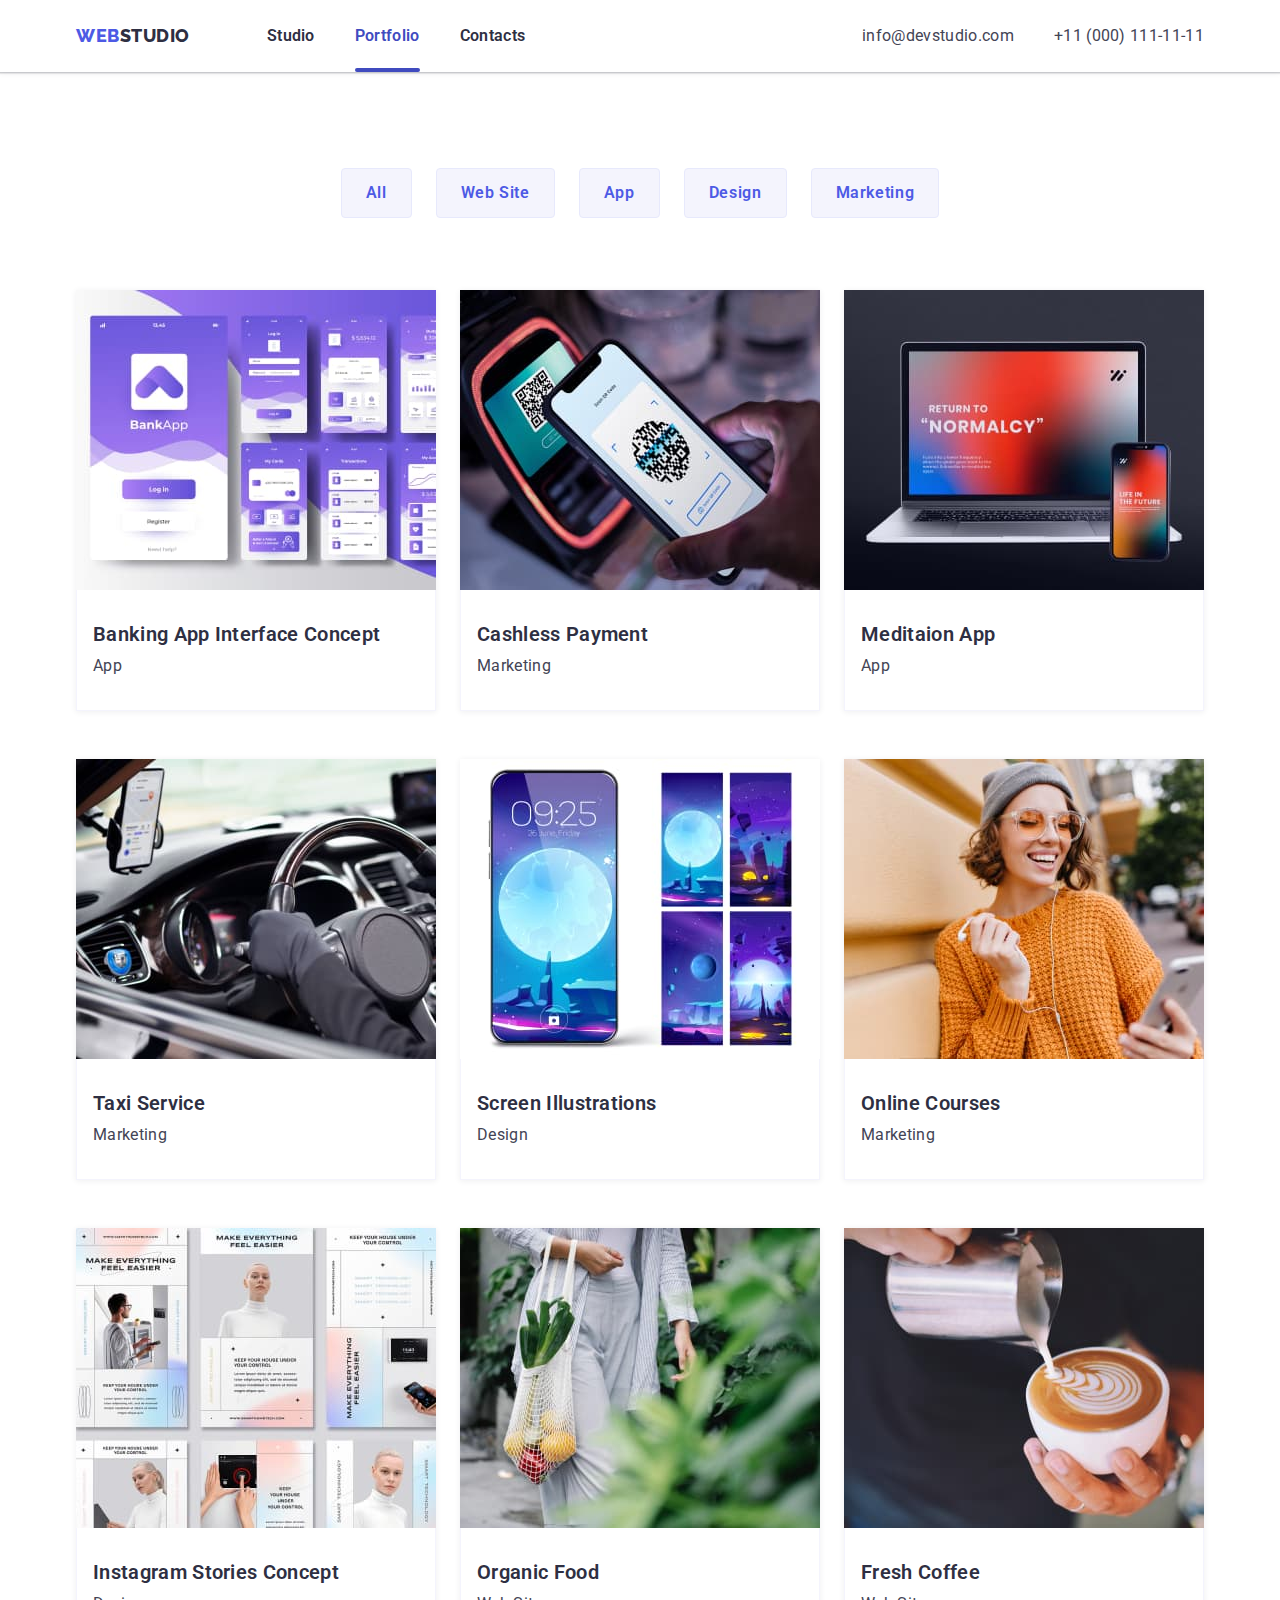
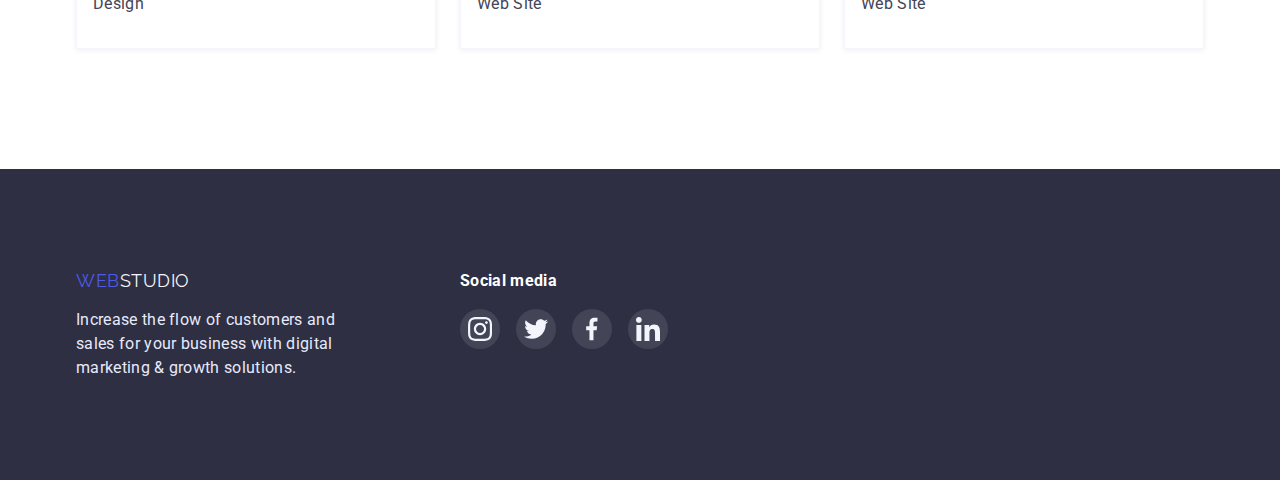
==== portfolio.html @ 748292f7 "0% work HW" ====
<!DOCTYPE html>
<html lang="en">
<head>
    <meta charset="UTF-8">
    <meta http-equiv="X-UA-Compatible" content="IE=edge">
    <meta name="viewport" content="width=device-width, initial-scale=1.0">
    <title>Document</title>
    <link rel="preconnect" href="https://fonts.googleapis.com">
    <link rel="preconnect" href="https://fonts.gstatic.com" crossorigin>
    <link href="https://fonts.googleapis.com/css2?family=Raleway:wght@800&family=Roboto:wght@400;700&display=swap" rel="stylesheet">
    <link rel="stylesheet" href="https://cdnjs.cloudflare.com/ajax/libs/modern-normalize/1.1.0/modern-normalize.min.css">
    <link rel="stylesheet" href="./css/styles.css">
</head>
<body>
    <header class="page-header">
        <div class="container flex">
            <nav class="heder-nav flex">
                <a href="./index.html" class="logo"><span class="logo-accent">Web</span>Studio</a>
                <ul class="page-nav list flex">
                    <li class="page-item"><a href="./index.html" class="page-link">Studio</a></li>
                    <li class="page-item"><a href="./portfolio.html" class="page-link line">Portfolio</a></li>
                    <li class="page-item"><a href="" class="page-link">Contacts</a></li>
                </ul>
            </nav>
            <ul class="contact list flex">
                <li class="contact-item"><a href="mailto:info@devstudio.com">info@devstudio.com</a></li>
                <li class="contact-item"><a href="tel:+11(000)111-11-11">+11 (000) 111-11-11</a></li>
            </ul>
        </div>
    </header>
    <main>
        <!-- Hidden title -->
        <section class="portfolio">
            <div class="container">
                <h1 class="hidden">portfolio</h1>
                <ul class="list flex filter">
                    <li class="filter-btn-item"><button type="button" class="filter-btn">All</button></li>
                    <li class="filter-btn-item"><button type="button" class="filter-btn">Web Site</button></li>
                    <li class="filter-btn-item"><button type="button" class="filter-btn">App</button></li>
                    <li class="filter-btn-item"><button type="button" class="filter-btn">Design</button></li>
                    <li class="filter-btn-item"><button type="button" class="filter-btn">Marketing</button></li>
                </ul>
                <ul class="list examples-list">
                    <li class="examples-item">
                        <a class="examples-link" href="">
                            <div class="overlay-box">
                                <img src="./images/img-7.jpg" alt="BankAdd" width="360" height="300">
                                <p class="overlay">14 Stylish and User-Friendly App Design Concepts · Task Manager App · Calorie Tracker App · Exotic
                                    Fruit Ecommerce App ·
                                    Cloud Storage App
                                </p>
                            </div>
                            <div class="examples-text-box">
                                <h2 class="section-title">Banking App Interface Concept</h2>
                                <p class="text">App</p>
                            </div>
                        </a>
                    </li>
                    <li class="examples-item">
                        <a href="">
                            <div class="overlay-box">
                                <img src="./images/img-8.jpg" alt="iphone scan qr" width="360" height="300">
                                <p class="overlay">14 Stylish and User-Friendly App Design Concepts · Task Manager App · Calorie Tracker App · Exotic
                                    Fruit Ecommerce App ·
                                    Cloud Storage App
                                </p>
                            </div>
                            <div class="examples-text-box">
                                <h2 class="section-title">Cashless Payment</h2>
                                <p class="text">Marketing</p>
                            </div>
                        </a>
                    </li>
                    <li class="examples-item">
                        <a href="">
                            <div class="overlay-box">
                                <img src="./images/img-9.jpg" alt="notebook and smartphone" width="360" height="300">
                                <p class="overlay">14 Stylish and User-Friendly App Design Concepts · Task Manager App · Calorie Tracker App · Exotic
                                    Fruit Ecommerce App ·
                                    Cloud Storage App
                                </p>
                            </div>
                            <div class="examples-text-box">
                                <h2 class="section-title">Meditaion App</h2>
                                <p class="text">App</p>
                            </div>
                        </a>
                    </li>
                    <li class="examples-item">
                        <a href="">
                            <div class="overlay-box">
                                <img src="./images/img-10.jpg" alt="hand grab a helm" width="360" height="300">
                                <p class="overlay">14 Stylish and User-Friendly App Design Concepts · Task Manager App · Calorie Tracker App · Exotic
                                    Fruit Ecommerce App ·
                                    Cloud Storage App
                                </p>
                            </div>
                            <div class="examples-text-box">
                                <h2 class="section-title">Taxi Service</h2>
                                <p class="text">Marketing</p>
                            </div>
                        </a>
                    </li>
                    <li class="examples-item">
                        <a href="">
                            <div class="overlay-box">
                                <img src="./images/img-11.jpg" alt="purple picture on the phone" width="360" height="300">
                                <p class="overlay">14 Stylish and User-Friendly App Design Concepts · Task Manager App · Calorie Tracker App · Exotic
                                    Fruit Ecommerce App ·
                                    Cloud Storage App
                                </p>
                            </div>
                            <div class="examples-text-box">
                                <h2 class="section-title">Screen Illustrations</h2>
                                <p class="text">Design</p>
                            </div>
                        </a>
                    </li>
                    <li class="examples-item">
                        <a href="">
                            <div class="overlay-box">
                                <img src="./images/img-12.jpg" alt="the girl listens to music" width="360" height="300">
                                <p class="overlay">14 Stylish and User-Friendly App Design Concepts · Task Manager App · Calorie Tracker App · Exotic
                                    Fruit Ecommerce App ·
                                    Cloud Storage App
                                </p>
                            </div>
                            <div class="examples-text-box">
                                <h2 class="section-title">Online Courses</h2>
                                <p class="text">Marketing</p>
                            </div>
                        </a>
                    </li>
                    <li class="examples-item">
                        <a href="">
                            <div class="overlay-box">
                                <img src="./images/img-13.jpg" alt="designer examples" width="360" height="300">
                                <p class="overlay">14 Stylish and User-Friendly App Design Concepts · Task Manager App · Calorie Tracker App · Exotic
                                    Fruit Ecommerce App ·
                                    Cloud Storage App
                                </p>
                            </div>
                            <div class="examples-text-box">
                                <h2 class="section-title">Instagram Stories Concept</h2>
                                <p class="text">Design</p>
                            </div>
                        </a>
                    </li>
                    <li class="examples-item">
                        <a href="">
                            <div class="overlay-box">
                                <img src="./images/img-14.jpg" alt="a beg of fruit" width="360" height="300">
                                <p class="overlay">14 Stylish and User-Friendly App Design Concepts · Task Manager App · Calorie Tracker App · Exotic
                                    Fruit Ecommerce App ·
                                    Cloud Storage App
                                </p>
                            </div>
                            <div class="examples-text-box">
                                <h2 class="section-title">Organic Food</h2>
                                <p class="text">Web Site</p>
                            </div>
                        </a>
                    </li>
                    <li class="examples-item">
                        <a href="">
                            <div class="overlay-box">
                                <img src="./images/img-15.jpg" alt="cappuccino" width="360" height="300">
                                <p class="overlay">14 Stylish and User-Friendly App Design Concepts · Task Manager App · Calorie Tracker App · Exotic
                                    Fruit Ecommerce App ·
                                    Cloud Storage App
                                </p>
                            </div>
                            <div class="examples-text-box">
                                <h2 class="section-title">Fresh Coffee</h2>
                                <p class="text">Web Site</p>
                            </div>
                        </a>
                    </li>
                </ul>
            </div>
        </section>
    </main>
    <footer class="footer">
        <div class="flex container">
            <div>
                <!-- Footer -->
                <a href="./index.html" class="logo-footer"><span class="logo-accent">Web</span>Studio</a>
                <div class="text-conteiner">
                    <p class="footer-text text">Increase the flow of customers and sales for your business with digital
                        marketing &
                        growth
                        solutions.
                    </p>
                </div>
            </div>
            <div class="footer-social">
                <h3 class="social-media">Social media</h3>
                <ul class="social-list-footer">
                    <li class="social-item-footer">
                        <a href="" class="social-link-footer">
                            <svg width="24" height="24" class="social-logo">
                                <use href="./images/symbol-defs.svg#icon-instagram"></use>
                            </svg>
                        </a>
                    </li>
                    <li class="social-item-footer">
                        <a href="" class="social-link-footer">
                            <svg width="24" height="20" class="social-logo">
                                <use href="./images/symbol-defs.svg#icon-twiter"></use>
                            </svg>
                        </a>
                    </li>
                    <li class="social-item-footer">
                        <a href="" class="social-link-footer">
                            <svg width="12" height="24" class="social-logo">
                                <use href="./images/symbol-defs.svg#icon-facebook"></use>
                            </svg>
                        </a>
                    </li>
                    <li class="social-item-footer">
                        <a href="" class="social-link-footer">
                            <svg width="24" height="24" class="social-logo">
                                <use href="./images/symbol-defs.svg#icon-linkedin"></use>
                            </svg>
                        </a>
                    </li>
                </ul>
            </div>
        </div>
    </footer>
</body>
</html>
---- css/styles.css ----
:root {
    --primary-text-color: #434455;
    --title-text-color: #2E2F42;
    --accent-color-btn: #39408a;
    --accent-color: #4D5AE5;
    --white-accent-color: #FFFFFF;
    --logo-footer-white: #F4F4FD;
    --footer-text: #E7E9FC;
    --customer-logo: #8E8F99;
    --accent-footer-link: #31D0AA;
    --modal-window:#FCFCFC;
    --ocean-blue-accent:#404BBF;
    --transform: 250ms cubic-bezier(0.4, 0, 0.2, 1);
}

body {
    background-color: var(--white-accent-color);
    color: var(--primary-text-color);

    font-family: 'Roboto', sans-serif;
    letter-spacing: 0.02em;
}

/*============ UTILITA ======= */

img {
    display: block;
    max-width: 100%;
    height: auto;
}

.flex {
 display: flex;
}

.list {
    list-style: none;
    margin: 0;
    padding: 0;
}

.hidden {
    position: absolute;
    white-space: nowrap;
    width: 1px;
    height: 1px;
    overflow: hidden;
    border: 0;
    padding: 0;
    clip: rect(0 0 0 0);
    clip-path: inset(50%);
    margin: -1px;
} 

.container {
    margin-left: auto;
    margin-right: auto;
    width: 1158px;
    padding-left: 15px;
    padding-right: 15px;
}

.section {
    padding-top: 120px;
    padding-bottom: 120px;
}

/*============ UTILITA ======= */

/*============= LOGO ============ */

.logo {
color: var(--title-text-color);

font-family: 'Raleway', sans-serif;
text-transform: uppercase;
text-decoration: none;
letter-spacing: 0.03em;
font-weight: 800;
font-size: 18px;
line-height: 1.3;
}

.logo-accent {
    color: var(--accent-color);
}

/*============= LOGO ============ */

/*============= HEADER =========== */

.heder-nav {
    align-items: center;
}

.page-header a {
    text-decoration: none;
}

.page-header {
    box-shadow: 0px 2px 1px rgba(46, 47, 66, 0.08), 0px 1px 1px rgba(46, 47, 66, 0.16), 0px 1px 6px rgba(46, 47, 66, 0.08);
}


.page-nav {
    margin-left: 77px;
}


.page-link {
    color: var(--title-text-color);
    font-weight: 600;
    font-size: 16px;
    line-height: 1.5;
    transition: color var(--transform);
}

.page-link:hover,
.page-link:focus {
    color: var(--ocean-blue-accent);
}

.contact {
    margin-left: auto;
}

.contact a {
    color: var(--primary-text-color);
    font-weight: 400;
    font-size: 16px;
    line-height: 1.5;
    transition: color var(--transform);
}

.contact a:hover,
.contact a:focus {
    color: var(--ocean-blue-accent);
}

.page-item {
    margin-left: 40px;
}

.page-item a {
    display: block;
    padding-top: 24px;
    padding-bottom: 24px;
}

.page-item:first-child {
    margin-left: 0;
}

.contact-item {
    margin-left: 40px;
}

.contact-item:first-child {
    margin-left: 0;
}

.contact-item a {
    display: block;
    padding-top: 24px;
    padding-bottom: 24px;
}

.page-link.line {
    color: var(--ocean-blue-accent);
    position: relative;
}


.page-link.line::after {
    content: '';
    display: block;
    height: 4px;
    width: 100%;
    background-color: var(--ocean-blue-accent);
    border-radius: 4px;
    position: absolute;
    bottom: 0;
    left: 0;
}

/*============= HEADER =========== */

/* ============= MAIN ========== */

.section-title {
    color: var(--title-text-color);
    margin-top: 0;
    margin-bottom: 8px;

    font-weight: 600;
    font-size: 20px;
    line-height: 1.2;
}

.main-section-title {
    color: var(--title-text-color);
    margin-top: 0;
    margin-bottom: 72px;

    font-weight: 600;
    font-size: 36px;
    line-height: 1.1;
    text-align: center;
}

.text {
    color: var(--primary-text-color);
    margin: 0;

    font-size: 16px;
    line-height: 1.5;
}
/* ============= MAIN ========== */

/* ============= HERO ============== */

.hero {
    text-align: center;
    padding: 192px;
    
    max-width: 1440px;
    height: 603px;
    margin-left: auto;
    margin-right: auto;

    background-image: linear-gradient(
        to right,
        rgba(46, 47, 66, 0.7),
        rgba(46, 47, 66, 0.7)
    ), 
    url(../images/people-office.jpg)
}

.hero-box {
    margin-left: auto;
    margin-right: auto;
    max-width: 492px;
}

.hero {
    background-color: var(--title-text-color);
}

.hero-title {
    color: var(--white-accent-color);
    margin-top: 0;
    margin-bottom: 48px;

    font-weight: 600;
    font-size: 56px;
    line-height: 1.1;
}
/* Hero button */
.hero-btn {
    background-color: var(--accent-color);
    color: var(--white-accent-color);
    font-family: 'Roboto', sans-serif;
    letter-spacing: 0.04em;
    cursor: pointer;
    font-weight: 600;
    font-size: 16px;
    line-height: 1.19;
    border-radius: 4px;
    padding: 16px 32px;
    border: 1px solid transparent;
    transition: background-color var(--transform);
}

.hero-btn:hover,
.hero-btn:focus {
    background-color: var(--ocean-blue-accent);
}

/* ============= HERO ============== */

/* ========== INFORMATION ========== */

.info-item p {
    max-width: 264px;
}

.info-item {
    margin-left: 24px;
}

.info-logo-box {
    background-color: var(--logo-footer-white);
    height: 112px;
    border-radius: 4px;
    margin-bottom: 8px;

    display: flex;
    justify-content: center;
    align-items: center;
}

.info-item:first-child {
    margin-left: 0;
}

/* ===============INFORMATION================== */

/*===================WORK==================== */


.work-item {
    margin-left: 24px;
    border: 1px solid var(--footer-text)
}

.work-item:first-child {
    margin-left: 0;
}

.work-section {
    padding-bottom: 120px;
}

/*===================WORK==================== */

/* ===================TEAM==================== */

.team {
    background-color: var(--logo-footer-white);
}

.team-item {
    background-color: var(--white-accent-color);
    box-shadow: 0px 1px 6px rgba(46, 47, 66, 0.08), 0px 1px 1px rgba(46, 47, 66, 0.16), 0px 2px 1px rgba(46, 47, 66, 0.08);

    margin-left: 24px;
    border-radius: 0px 0px 4px 4px;
}

.team-item:first-child {
    margin-left: 0;
}

.team-box {
    padding-top: 32px;
    padding-bottom: 32px;
    text-align: center;
}

.social-list {
    margin: 0;
    padding: 0;

    display: flex;
    justify-content: center;
    align-items: center;
}

.social-item {
    list-style: none;
    margin-left: 24px;
    padding: 0;
}

.social-item:first-child {
    margin-left: 0;
}

.social-link {
    width: 40px;
    height: 40px;
    border-radius: 50%;
    background-color: var(--accent-color);
    transition: background-color var(--transform);
    display: flex;
    align-items: center;
    justify-content: center;
}

.social-link:hover,
.social-link:focus {
    background-color: var(--ocean-blue-accent);
}



.text-team {
    color: var(--primary-text-color);
    margin-bottom: 12px;
    margin-top: 0;
    font-size: 16px;
    line-height: 1.5;
}

/* =================TEAM================= */

/* ===============CUSTUMERS================*/

.custumers-title {
    color: var(--title-text-color);
    margin-top: 0;
    margin-bottom: 72px;

    font-weight: 700;
    font-size: 36px;
    line-height: 1.16;
    text-align: center;
}

.custumer-list {
    display: flex;
    justify-content: center;
    margin: 0;
    padding: 0;
    list-style: none;
}

.custumer-item {
    margin-left: 24px;
}

.custumer-item:first-child {
    margin-left: 0;
}

.customer-link {
    width: 168px;
    height: 88px;
    border-radius: 4px;
    border: 1px solid currentColor;
    color: var(--customer-logo);
    display: flex;
    justify-content: center;
    align-items: center;
    transition: color var(--transform);
}

.customer-link:hover,
.customer-link:focus {
    color: var(--ocean-blue-accent);
}

.custumer-logo {
    fill: currentColor;
}

/* =========CUSTUMERS==============*/

/* ============FOOTER==============*/

.footer {
    padding-top: 100px;
    padding-bottom: 100px;
    background-color: var(--title-text-color);
}

.logo-footer {
    color: var(--logo-footer-white);
    margin-bottom: 16px;
    display: block;
    font-family: 'Raleway', sans-serif;
    text-decoration: none;
    text-transform: uppercase;
    letter-spacing: 0.03em;
    font-size: 18px;
    line-height: 1.3;
}

.footer-text {
    color: var(--footer-text);

    font-size: 16px;
    line-height: 1.5;
}

.footer {
    background-color: var(--title-text-color);
}

.text-conteiner {
    max-width: 264px;
}

.social-media {
    color: var(--white-accent-color);
    margin-top: 0;
    margin-bottom: 16px;

    font-size: 16px;
    line-height: 1.5;
}

.footer-social {
    margin-left: 120px;
}

.social-list-footer {
    list-style: none;
    margin: 0;
    padding: 0;

    display: flex;
}

.social-item-footer {
    margin-left: 16px;
}

.social-item-footer:first-child {
    margin-left: 0;
}

.social-link-footer {
    width: 40px;
    height: 40px;
    border-radius: 50%;
    display: flex;
    justify-content: center;
    align-items: center;
    transition: background var(--transform);
    background: rgba(255, 255, 255, 0.1);
}

.social-link-footer:hover,
.social-link-footer:focus {
    background: var(--accent-footer-link);
}

/* ============FOOTER==============*/

/*========== PORTFOLIO =============*/

.portfolio {
    padding-top: 96px;
    padding-bottom: 120px;
}


.filter-btn {
    color: var(--accent-color);
    background-color: var(--logo-footer-white);
    border: 1px solid #E7E9FC;
    border-radius: 4px;
    padding: 12px 24px;
    font-family: 'Roboto', sans-serif;
    cursor: pointer;
    letter-spacing: 0.04em;
    font-weight: 600;
    font-size: 16px;
    line-height: 1.5;
    transition: background-color var(--transform), color var(--transform), border var(--transform), box-shadow var(--transform);
}

.filter-btn-item {
    margin-left: 24px;
}

.filter-btn-item:first-child {
    margin-left: 0;
}

.filter-btn:hover,
.filter-btn:focus {
    color: var(--white-accent-color);
    background-color: var(--ocean-blue-accent);
    border: 1px solid var(--ocean-blue-accent);
    box-shadow: 0px 3px 1px rgba(0, 0, 0, 0.1), 0px 2px 1px rgba(0, 0, 0, 0.08), 0px 2px 2px rgba(0, 0, 0, 0.12);
}

.filter {
    justify-content: center;
    margin-bottom: 72px;
}
/*========== PORTFOLIO =============*/

/* ============ EXEMPLES ============ */

.examples-list {
    display: flex;
    flex-wrap: wrap;
    justify-content: center;
}

.examples-list a {
    text-decoration: none;
    
}


.examples-text-accent {
color: var(--logo-footer-white);
}

.examples-item {
    max-width: 360px; 
    margin-left: 24px;
    margin-bottom: 48px;
    box-shadow: 0px 1px 6px rgba(46, 47, 66, 0.08);
    transition: box-shadow var(--transform);
}

.examples-item:hover,
.examples-item:focus {
    box-shadow: 0px 1px 6px rgba(46, 47, 66, 0.08), 0px 1px 1px rgba(46, 47, 66, 0.16), 0px 2px 1px rgba(46, 47, 66, 0.08);
}

.examples-item:hover .overlay,
.examples-item:focus .overlay {
    transform: translate(0, 0);
}

.examples-item:nth-child(3n + 1) {
    margin-left: 0;
}

.examples-item:nth-last-child(-n + 3) {
    margin-bottom: 0;
}

.examples-text-box {
    padding-left: 16px;
    padding-top: 32px;
    padding-bottom: 32px;
    border-left: 0.5px solid var(--logo-footer-white);
    border-bottom: 0.5px solid var(--logo-footer-white);
    border-right: 0.5px solid var(--logo-footer-white);;
}

.overlay {
    color: var(--logo-footer-white);
    font-family: 'Roboto';
    font-weight: 400;
    font-size: 16px;
    line-height: 1.5;
    background-color: var(--accent-color);
    padding-top: 40px;
    padding-left: 32px;
    padding-right: 32px;
    margin: 0;
    width: 100%;
    height: 100%;
    position: absolute;
    transform: translate(0, 100%);
    transition: transform var(--transform);
    top: 0;
    left: 0;
}

.examples-link {
    display: block;
}

.overlay-box {
    position: relative;
    overflow: hidden;
}
/* ============ EXEMPLES ============ */

/* =========== MODEL WINDOW =========== */
.backdrop {
    position: fixed;
    top: 0;
    left: 0;
    width: 100%;
    height: 100%;
    background: rgba(46, 47, 66, 0.4);
    z-index: 100;
    transition: opacity var(--transform), visibility var(--transform);
}

.backdrop.is-hidden {
    opacity: 0;
    visibility: hidden;
    pointer-events: none;
}

.modal {
    position: absolute;
    top: 50%;
    left: 50%;
    transform: translate(-50%, -50%);
    width: 408px;
    height: 576px;
    background-color: var(--modal-window);
    border-radius: 4px;
    box-shadow: 0px 1px 1px rgba(0, 0, 0, 0.14), 0px 1px 3px rgba(0, 0, 0, 0.12), 0px 2px 1px rgba(0, 0, 0, 0.2);
}

.modal-close-btn {
    padding: 0;
    background: var(--footer-text);
    border: 1px solid rgba(0, 0, 0, 0.1);
    width: 24px;
    height: 24px;
    border-radius: 50%;
    display: flex;
    justify-content: center;
    align-items: center;
    cursor: pointer;
    position: absolute;
    top: 24px;
    right: 24px;
}

/* =========== MODEL WINDOW =========== */
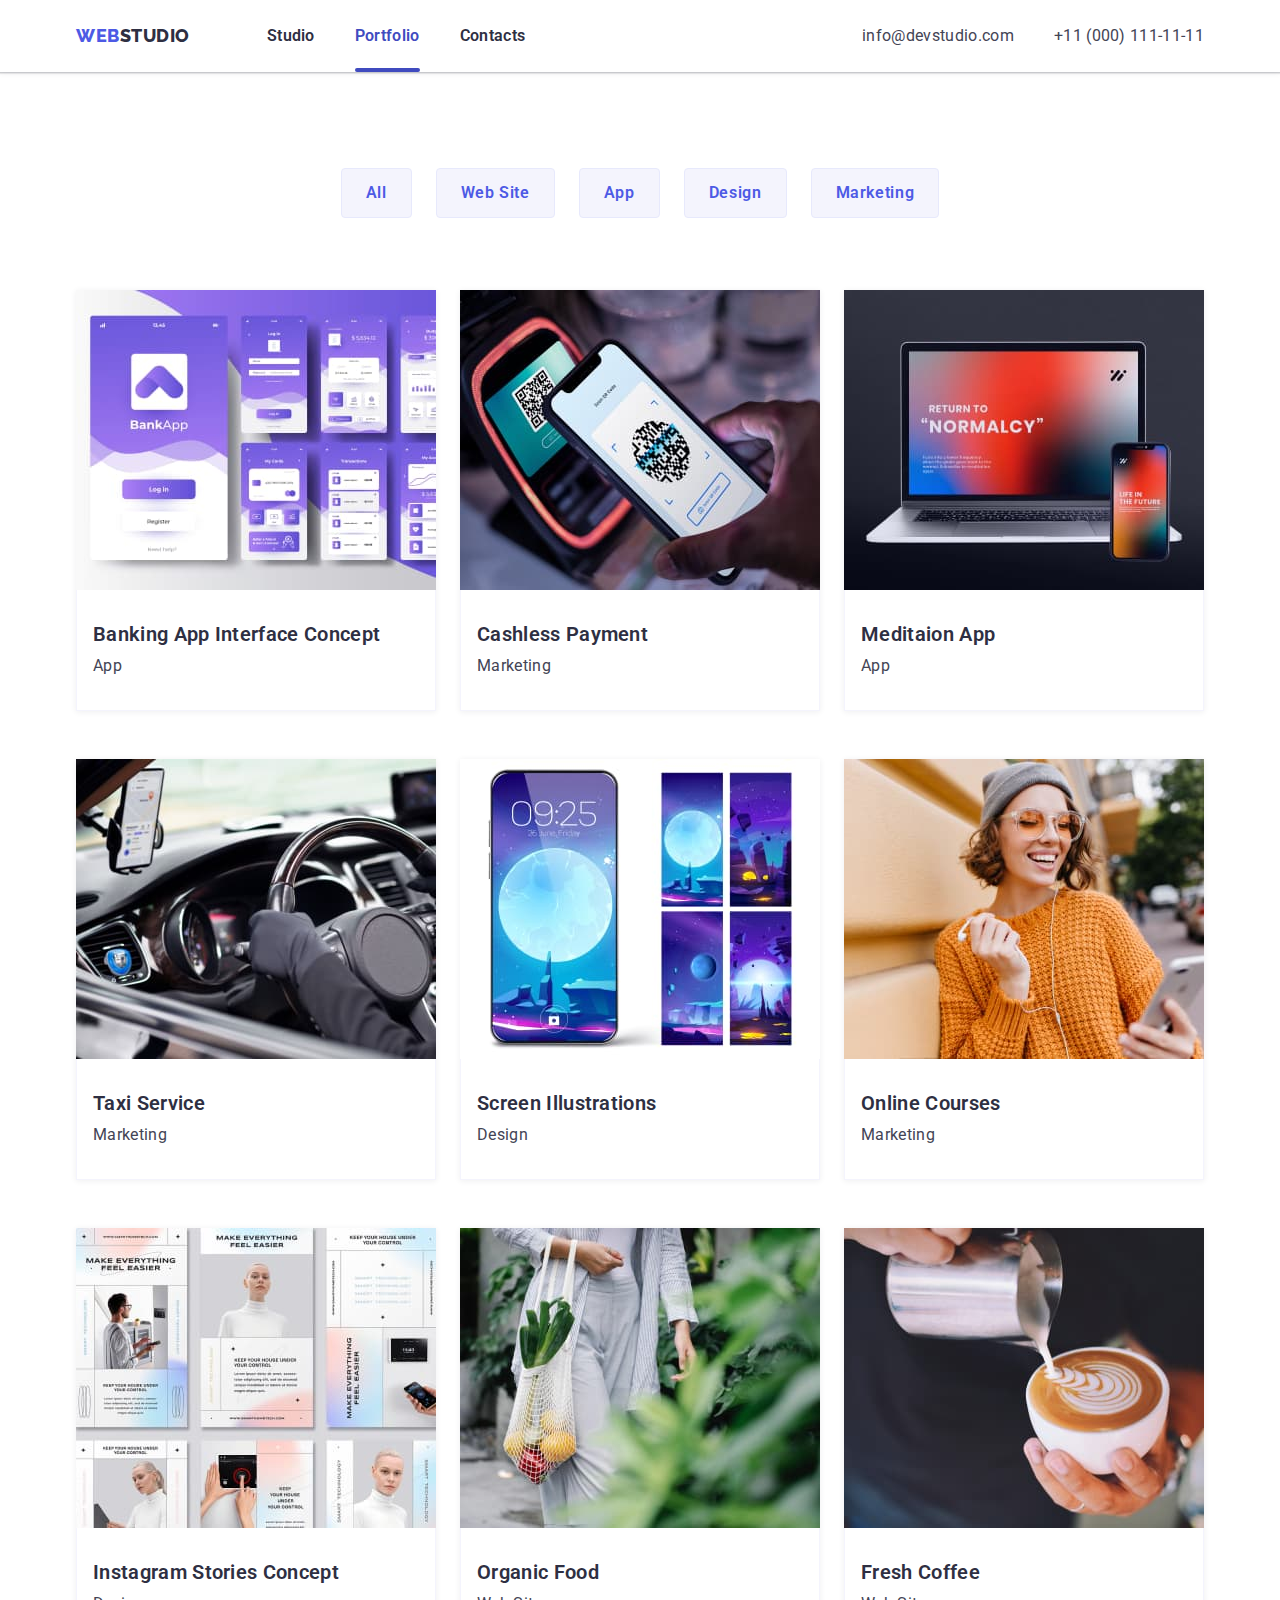
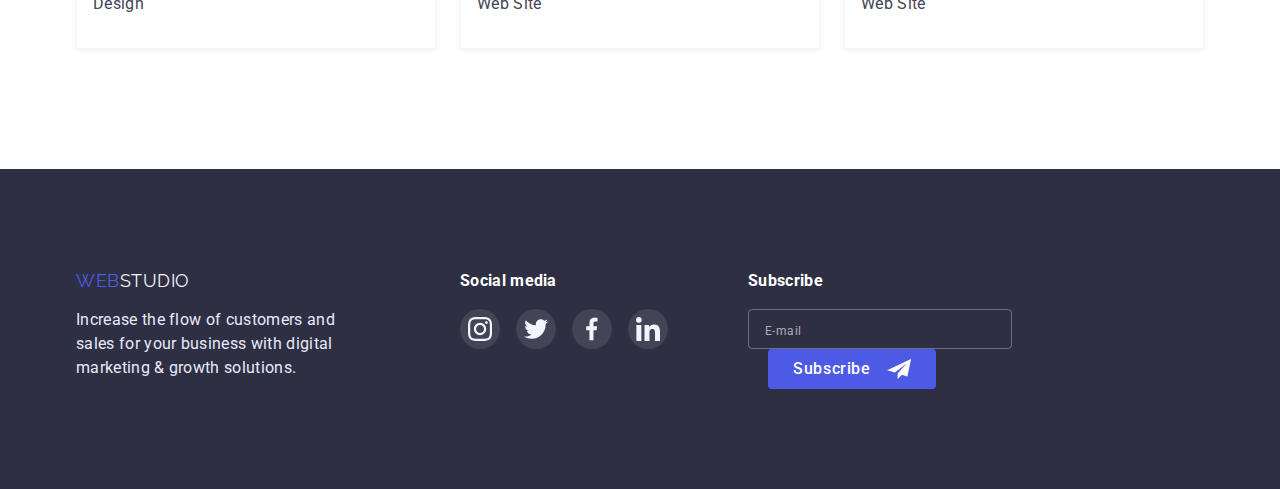
==== commit 473a8c76: "85% hw" ====
--- a/portfolio.html
+++ b/portfolio.html
@@ -226,6 +226,19 @@
                     </li>
                 </ul>
             </div>
+            <div class="subscribe">
+                <h3 class="social-media">Subscribe</h3>
+                <form name="subscibe_form">
+                    <label>
+                        <input class="subscibe-form" type="email" name="email_subscribe" placeholder="E-mail">
+                    </label>
+                    <button class="subscribe-btn" type="submit">Subscribe
+                        <svg class="send-icon" width="24" height="20">
+                            <use href="./images/symbol-defs.svg#icon-send"></use>
+                        </svg>
+                    </button>
+                </form>
+            </div>
         </div>
     </footer>
 </body>
--- a/css/styles.css
+++ b/css/styles.css
@@ -10,6 +10,7 @@
     --accent-footer-link: #31D0AA;
     --modal-window:#FCFCFC;
     --ocean-blue-accent:#404BBF;
+    --model-police-text: #757575;
     --transform: 250ms cubic-bezier(0.4, 0, 0.2, 1);
 }
 
@@ -498,7 +499,6 @@
     list-style: none;
     margin: 0;
     padding: 0;
-
     display: flex;
 }
 
@@ -524,6 +524,57 @@
 .social-link-footer:hover,
 .social-link-footer:focus {
     background: var(--accent-footer-link);
+}
+
+.subscribe {
+    margin-left: 80px;
+}
+
+.subscibe-form {
+    width: 264px;
+    height: 40px;
+    background-color: transparent;
+    outline: transparent;
+    border: 1px solid rgba(255, 255, 255, 0.3);
+    border-radius: 4px;
+    padding: 8px 16px;
+    color: var(--footer-text);
+}
+
+.subscibe-form::placeholder {
+    font-weight: 400;
+    font-size: 12px;
+    line-height: 2;
+    letter-spacing: 0.04em;
+    color: rgba(255, 255, 255, 0.6);
+}
+
+.subscribe-btn {
+    display: inline-flex;
+    align-items: center;
+    background-color: var(--accent-color);
+    color: #FFFFFF;
+    font-family: 'Roboto',sans-serif;
+    letter-spacing: 0.04em;
+    cursor: pointer;
+    font-weight: 500;
+    font-size: 16px;
+    line-height: 1.5;
+    border: 1px solid transparent;
+    border-radius: 4px;
+    padding:7px 24px;
+    margin-left: 20px;
+    transition: background-color var(--transform);
+}
+
+.subscribe-btn:hover,
+.subscribe-btn:focus {
+    background-color: var(--ocean-blue-accent);
+}
+
+.send-icon {
+    margin-left: 16px;
+
 }
 
 /* ============FOOTER==============*/
@@ -680,7 +731,10 @@
     left: 50%;
     transform: translate(-50%, -50%);
     width: 408px;
-    height: 576px;
+    padding-left: 24px;
+    padding-right: 24px;
+    padding-bottom: 24px;
+    padding-top: 72px;
     background-color: var(--modal-window);
     border-radius: 4px;
     box-shadow: 0px 1px 1px rgba(0, 0, 0, 0.14), 0px 1px 3px rgba(0, 0, 0, 0.12), 0px 2px 1px rgba(0, 0, 0, 0.2);
@@ -700,6 +754,134 @@
     position: absolute;
     top: 24px;
     right: 24px;
-}
-
+    transition: background-color var(--transform), border var(--transform) ;
+}
+
+.modal-close-btn:hover,
+.modal-close-btn:focus {
+    background-color: var(--ocean-blue-accent);
+    border: 1px solid var(--ocean-blue-accent);
+}
+
+.close-modal-btn {
+    transition: fill var(--transform);
+}
+
+.modal-close-btn:hover .close-modal-btn,
+.modal-close-btn:focus .close-modal-btn {
+    fill: #FFFFFF;
+}
+
+.registration-form-massage::placeholder {
+    font-weight: 400;
+    font-size: 12px;
+    line-height: 1.3;
+    letter-spacing: 0.04em;
+    color: rgba(117, 117, 117, 0.5);
+}
+
+.registration-form-title {
+    display: block;
+    text-align: center;
+    font-size: 16px;
+    line-height: 1.5;
+    color: var(--title-text-color);
+    margin-bottom: 14px;
+}
+
+.registration-form-field {
+    display: block;
+    position: relative;
+    margin-bottom: 8px;
+    font-size: 18px;
+}
+
+.registration-form-label {
+    display: block;
+    margin-bottom: 4px;
+    font-size: 12px;
+    line-height: 1.3;
+    letter-spacing: 0.04em;
+    color: var(--customer-logo);
+}
+
+.registration-form-input {
+    width: 100%;
+    height: 40px;
+    padding: 0 38px;
+
+    background-color: transparent;
+    border-radius: 4px;
+    outline: transparent;
+    border: 1px solid rgba(33, 33, 33, 0.2);
+    transition: border var(--transform);
+}
+
+.registration-form-input:focus {
+    border: 1px solid var(--accent-color);
+    
+}
+
+.registration-form-input:focus + .registration-form-icon {
+    fill: var(--accent-color);
+}
+
+.registration-form-icon {
+    position: absolute;
+    bottom: 14px;
+    left: 19px;
+    fill: var(--title-text-color);
+    transition: fill var(--transform);
+}
+
+.registration-form-massage {
+    width: 100%;
+    height: 120px;
+    padding: 8px 16px;
+    background-color: transparent;
+    border-radius: 4px;
+    outline: transparent;
+    border: 1px solid rgba(33, 33, 33, 0.2);
+    transition: border var(--transform);
+    resize: none;
+    margin-bottom: 16px;
+}
+
+.registration-form-massage:focus {
+    border: 1px solid var(--accent-color);
+}
+
+.registration-form-text {
+    display: inline-block;
+    font-weight: 400;
+    font-size: 12px;
+    line-height: 1.3;
+    letter-spacing: 0.04em;
+    color:  var(--model-police-text);
+    margin-bottom: 24px;
+}
+
+.model-btn {
+    display: block;
+    background-color: var(--accent-color);
+    color: var(--white-accent-color);
+    font-family: 'Roboto', sans-serif;
+    letter-spacing: 0.04em;
+    cursor: pointer;
+    font-weight: 500;
+    font-size: 16px;
+    line-height: 1.5;
+    border-radius: 4px;
+    padding: 16px 64px;
+    border: 1px solid transparent;
+    box-shadow: 0px 4px 4px rgba(0, 0, 0, 0.15);
+    transition: background-color var(--transform);
+    margin-left: auto;
+    margin-right: auto;
+}
+
+.model-btn:hover,
+.model-btn:focus {
+    background-color: var(--ocean-blue-accent);
+}
 /* =========== MODEL WINDOW =========== */